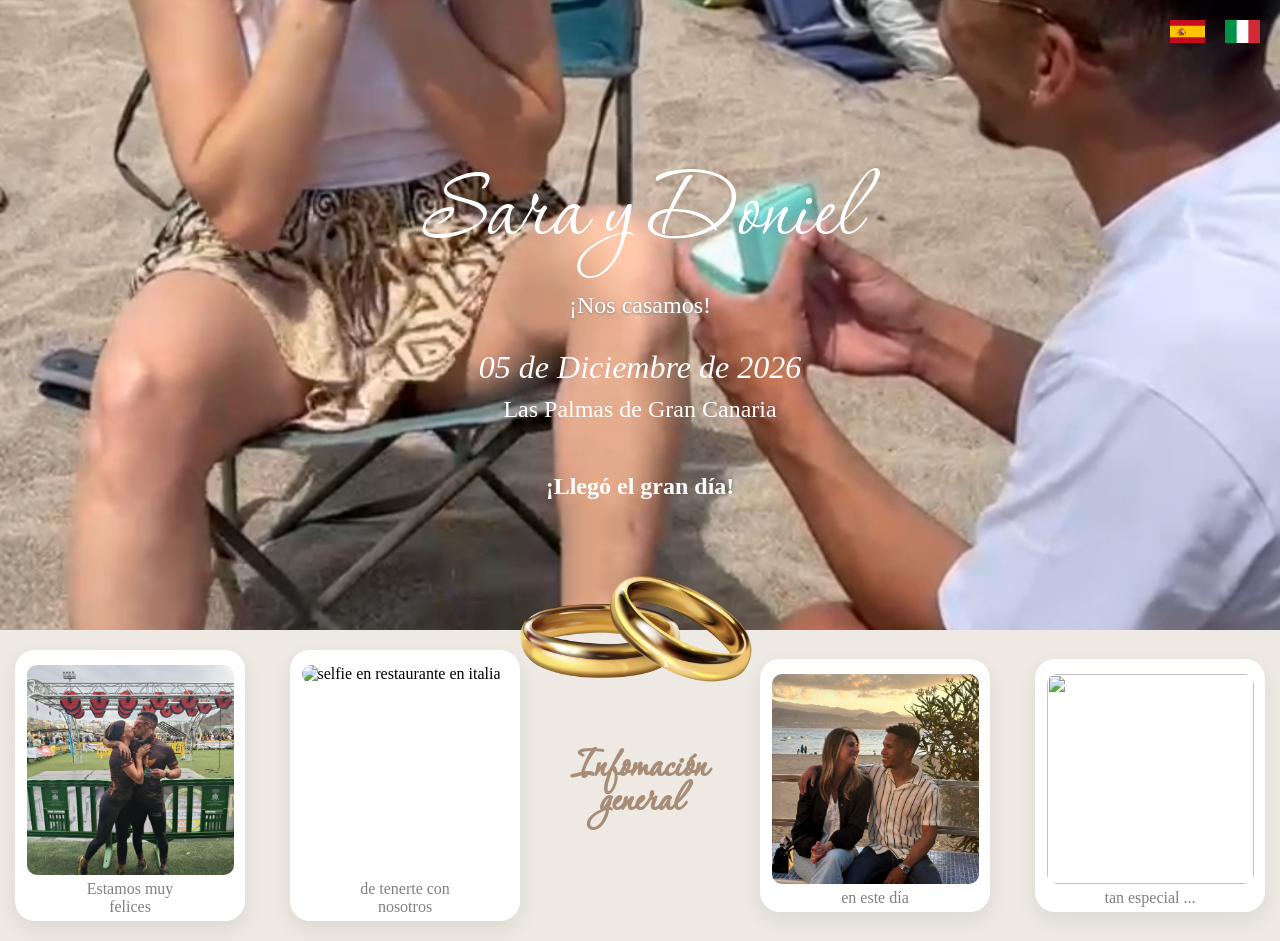
==== index.html @ 96a6c5aa "Primera versión" ====
<!DOCTYPE html>
<html lang="es">
<head>
    <meta charset="UTF-8">
    <meta name="viewport" content="width=device-width, initial-scale=1.0">
    <title>Sara y Doniel</title>
    <link rel="stylesheet" href="estilos/style.css">
    <script src="script/main.js" defer></script>
</head>
<body>
    <div class="layout">
        <header>
            <div class="image"></div>
            <nav>
                <div class="idiomas">
                    <a href="#" data-lang="es">
                        <img src="img/banderaEspania.svg" alt="Español">
                    </a>
                    <a href="#" data-lang="it">
                        <img src="img/banderaItalia.svg" alt="Italiano ">
                    </a>
                </div>
            </nav>
            <div class="contenedor">
                <h1 id="titulo">Sara y Doniel</h1>
                <p id="mensaje1">¡Nos casamos!</p>

                <time datetime="2026-12-05" id="fecha">
                05 de Diciembre de 2026
                </time>
                
                <p class="ubi" id="ubi">Las Palmas de Gran Canaria</p>

                <div class="contador">
                    <div class="tiempo">
                        <span id="dias">0</span>
                        <p id="d">Días</p>
                    </div>
                    <div class="tiempo">
                        <span id="horas">0</span>
                        <p id="h">Horas</p>
                    </div>
                    <div class="tiempo">
                        <span id="minutos">0</span>
                        <p id="m">Minutos</p>
                    </div>
                    <div class="tiempo">
                        <span id="segundos">0</span>
                        <p id="s">Segundos</p>
                    </div>
                </div>

            </div>
            
        </header>
        <img class="anillos" src="img/anillosdebodaoro.png" alt="Anillos de matrimonio">
        <main>
            <section class="cards">
                <div class="cajaImg">
                    <img src="img/besobestial.jpg" alt="sara y doni beso en la bestial race">
                </div>
                <p id="p1">
                    Estamos muy felices
                </p>
                
            </section>
            <section class="cards">
                <div class="cajaImg">
                    <img src="img/restauranteenlanieve.jpg" alt="selfie en restaurante en italia">
                </div>
                <p id="p2">
                    de tenerte con nosotros
                </p>
                
            </section>
            <section class="info">
                <a href="viewS/informacion.html" id="info">
                    Información general
                </a>
            </section>
            <section class="cards">
                <div class="cajaImg">
                    <img src="img/saraydonienlascanterasconatardeser.jpg" alt="">
                </div>
                <p id="p3">
                    en este día
                </p>
                
            </section>
            
            <section class="cards">
                <div class="cajaImg">
                    <img src="img/terrazarocanegra.jpg" alt="">
                </div>
                <p id="p4">
                    tan especial ...
                </p>
                
            </section>

        </main>
        

    </div>
    
</body>
</html>
---- estilos/style.css ----
*{
    margin: 0;
    padding: 0;
    box-sizing: border-box;
}

body{
    display: flex;
    justify-content: center;
    font-family: serif;
    background: #EEEAE3;
}

@font-face {
    font-family: "Ballet";
    src: url(../assets/fonts/Ballet/Ballet-Regular-VariableFont_opsz.ttf);
}
@font-face {
    font-family: "Corinthia";
    src: url(../assets/fonts/Corinthia/Corinthia-Regular.ttf);
}
@font-face {
    font-family: "Meddon";
    src: url(../assets/fonts/Meddon/Meddon-Regular.ttf);
}
@font-face {
    font-family: "Monsieur";
    src: url(../assets/fonts/Monsieur_La_Doulaise/MonsieurLaDoulaise-Regular.ttf);
}

.layout{
    width: 100%;

}

header{
    width: 100%;
    height: 70vh;
    position: relative;
    color: white;
    display: flex;
    flex-direction: column;
    align-items: center;
}

.image{
    position: absolute;
    top: 0;
    left: 0;
    width: 100%;
    height: 100%;
    background-image: url("../img/pedidademano.jpg");
    background-size: cover;
    background-position: center;
    background-repeat: no-repeat;


}

nav{
    width: 100%;
    position: relative;
    display: flex;
    justify-content: flex-end;
    padding: 20px;

}

.idiomas{
    display: flex;
    gap: 20px;

}

.idiomas img{
    width: 35px;
    cursor: pointer;
    transition: .3s;
}

.idiomas img:hover{
    transform: scale(1.1);
}


.contenedor{
    position: relative;
    width: 100%;
    height: 100%;
    display: flex;
    flex: 1;
    flex-direction: column;
    justify-content: center;
    align-items: center;
}

#titulo{
    font-family: "Corinthia";
    font-size: 7rem;
    font-weight: lighter;
    margin-bottom: 10px;
}

#mensaje1{
    font-size: 1.5rem;
    margin-bottom: 30px;
    text-shadow: 0px 1px 3px gray;
}

time{
    font-family: serif;
    font-size: 2rem;
    margin-bottom: 10px;
    font-style: italic;
}

.ubi{
    font-family: serif;
    font-size: 1.5rem;
}

/*CONTEO REGRESIVO*/
.contador{
    display: flex;
    justify-content: center;
    gap: 20px;
    margin: 50px 0;
}

.tiempo{
    width: 100px;
    padding: 20px;
    background: rgba(255, 255, 255, 0.5);
    border-radius: 15px;
    text-align: center;
    box-shadow: 0 5px 15px rgba(0,0,0,0.1);
    color: black;
}

.tiempo span{
    font-size: 2rem;
    font-weight: bold;
}


.anillos{
    position: absolute;
    top: 70vh;
    left: 50%;
    transform: translate(-50%, -50%);

    width: 30%;
    height: auto;
    max-width: 300px;
}

main{
    width: 100%;
    display: flex;
    align-items: center;
    justify-content: center;
    flex-wrap: wrap;
    gap: 45px;
    margin-top: 20px;
    padding-bottom: 20px;
}

.cards{
    width: 230px;
    height: auto;
    display: flex;
    flex-direction: column;
    justify-content: center;
    align-items: center;
    background: white;
    border-radius: 20px;
    overflow: hidden;
    box-shadow: 0px 8px 20px rgba(0,0,0,.08);

}

.cards:hover{
    transform: translateY(-10);

    box-shadow: 0px 15px 30px rgba(0,0,0,.15);
}

.cajaImg{
    width: 90%;
    height: 210px;
    margin-top: 15px;
    overflow: hidden;
}

.cajaImg img{
    width: 100%;
    height: 100%;
    object-fit: cover;
    border-radius: 10px;
}

section p{
    margin: 5px;
    text-align: center;
    width: 100px;
    color: gray;
}

.info{
    width: 150px;
}
.info a {
    display: flex;
    width: 100%;
    text-decoration: none;
    font-family: "Corinthia";
    font-size: 3rem;
    font-weight: bold;
    line-height: 0.7;
    text-align: center;
    justify-content: center;
    color: #A78D78;
    cursor: pointer;
    transition: .3s;
}

.info a:hover{
    color: #291C0E;
    transform: scale(1.1);
}
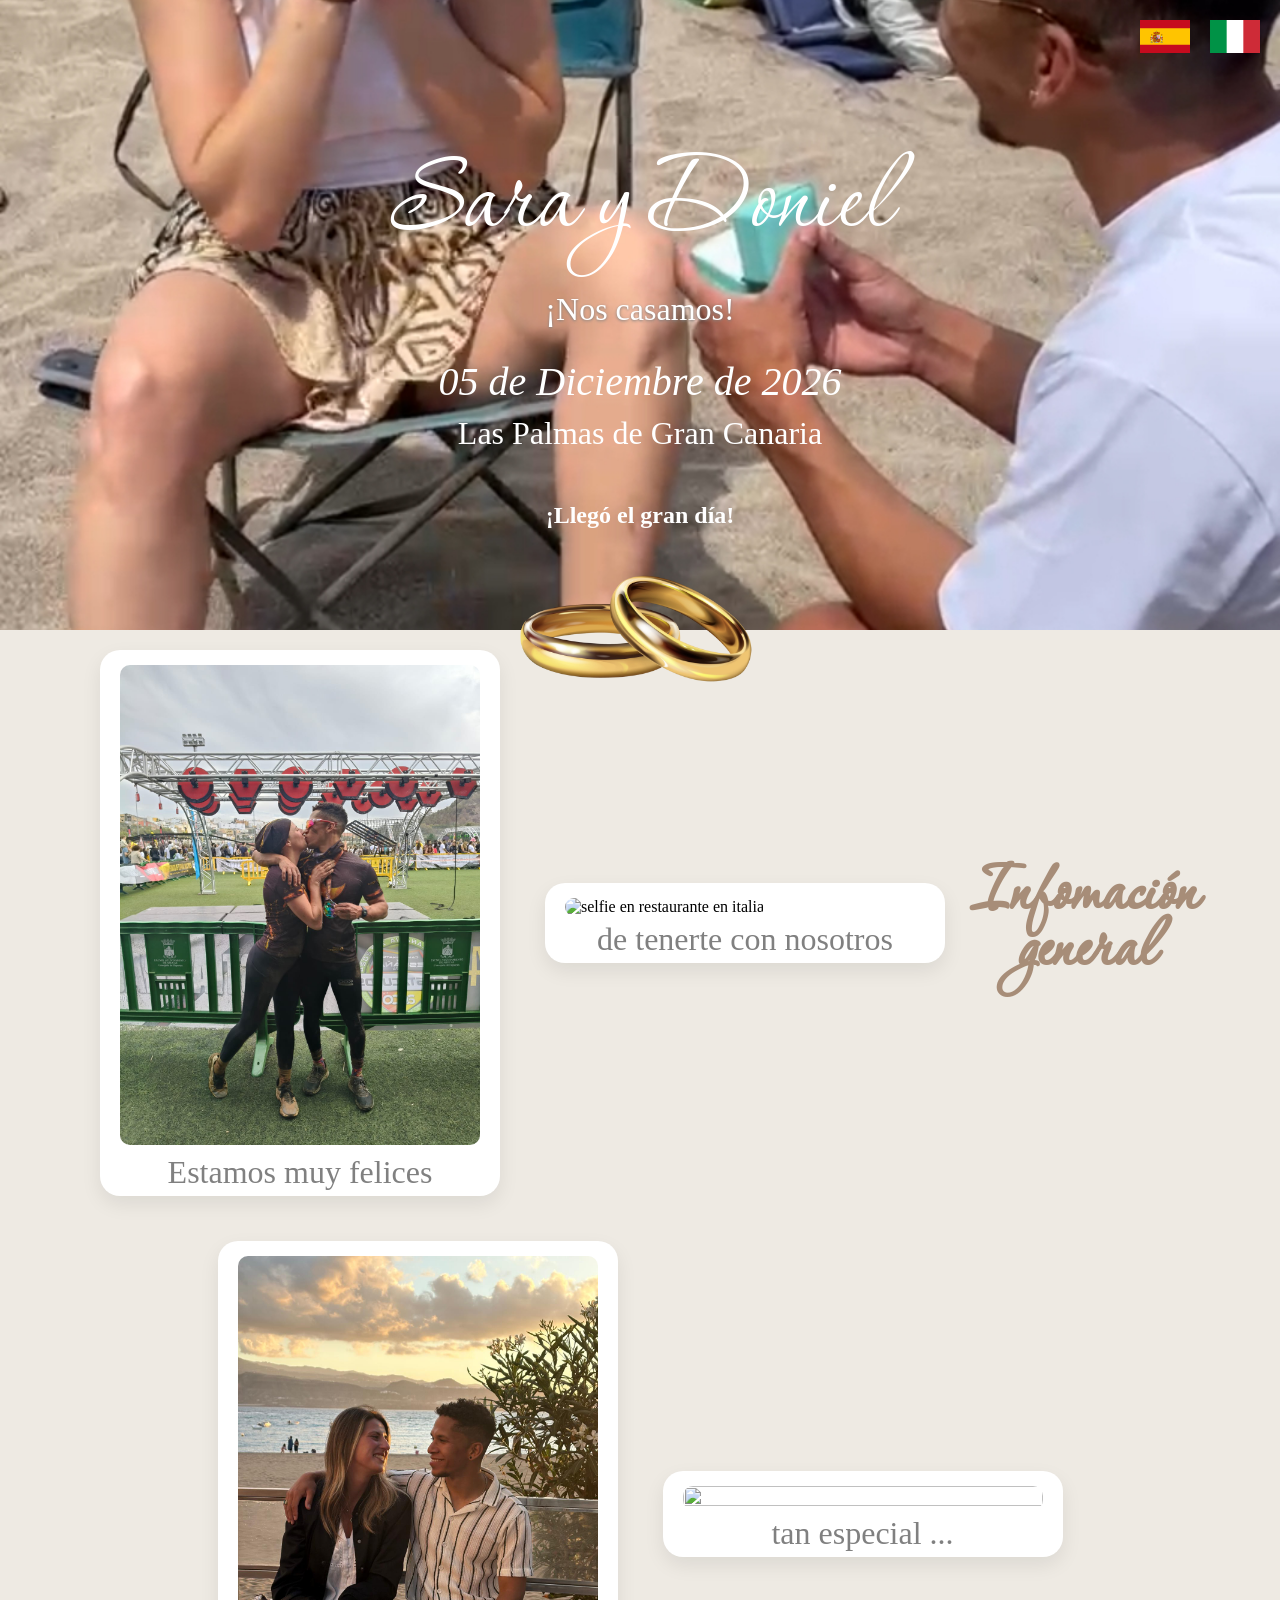
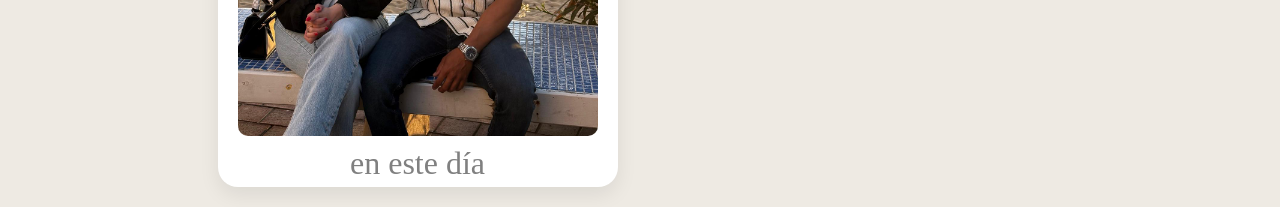
==== commit 3a2ec42a: "Corrección para mejorar el diseño en IOs" ====
--- a/index.html
+++ b/index.html
@@ -2,10 +2,14 @@
 <html lang="es">
 <head>
     <meta charset="UTF-8">
-    <meta name="viewport" content="width=device-width, initial-scale=1.0">
+    <meta name="viewport" content="width=device-width, initial-scale=1.0, viewport-fit=cover">
     <title>Sara y Doniel</title>
     <link rel="stylesheet" href="estilos/style.css">
     <script src="script/main.js" defer></script>
+
+    <meta http-equiv="Cache-Control" content="no-cache, no-store, must-revalidate">
+    <meta http-equiv="Pragma" content="no-cache">
+    <meta http-equiv="Expires" content="0">
 </head>
 <body>
     <div class="layout">
@@ -74,7 +78,7 @@
                 
             </section>
             <section class="info">
-                <a href="viewS/informacion.html" id="info">
+                <a href="views/informacion.html" id="info">
                     Información general
                 </a>
             </section>
--- a/estilos/style.css
+++ b/estilos/style.css
@@ -4,11 +4,19 @@
     box-sizing: border-box;
 }
 
+html {
+    /* Evita que Safari en iPhone reescale el texto a su antojo */
+    -webkit-text-size-adjust: 100%;
+}
+
 body{
     display: flex;
     justify-content: center;
     font-family: serif;
     background: #EEEAE3;
+    /* Añade esto para evitar desbordamientos horizontales raros en iOS */
+    overflow-x: hidden; 
+    width: 100vw;
 }
 
 @font-face {
@@ -35,7 +43,8 @@
 
 header{
     width: 100%;
-    height: 70vh;
+    /* Cambia min-height: 70vh por svh o dvh para que la barra de Safari no empuje el contenido */
+    min-height: 70dvh;
     position: relative;
     color: white;
     display: flex;
@@ -73,7 +82,7 @@
 }
 
 .idiomas img{
-    width: 35px;
+    width: 50px;
     cursor: pointer;
     transition: .3s;
 }
@@ -96,27 +105,29 @@
 
 #titulo{
     font-family: "Corinthia";
-    font-size: 7rem;
+    /* 9rem es enorme en iPhone. Usamos una función clamp para que en móvil mida menos y en PC mida 9rem */
+    font-size: clamp(4.5rem, 10vw, 9rem);
     font-weight: lighter;
     margin-bottom: 10px;
+    text-align: center;
 }
 
 #mensaje1{
-    font-size: 1.5rem;
+    font-size: 2rem;
     margin-bottom: 30px;
     text-shadow: 0px 1px 3px gray;
 }
 
 time{
     font-family: serif;
-    font-size: 2rem;
+    font-size: 2.5rem;
     margin-bottom: 10px;
     font-style: italic;
 }
 
 .ubi{
     font-family: serif;
-    font-size: 1.5rem;
+    font-size: 2rem;
 }
 
 /*CONTEO REGRESIVO*/
@@ -138,14 +149,13 @@
 }
 
 .tiempo span{
-    font-size: 2rem;
+    font-size: 2.5rem;
     font-weight: bold;
 }
 
 
 .anillos{
     position: absolute;
-    top: 70vh;
     left: 50%;
     transform: translate(-50%, -50%);
 
@@ -166,7 +176,9 @@
 }
 
 .cards{
-    width: 230px;
+    /* Cambia el ancho fijo por uno responsivo para que no se corte en pantallas de iPhone de 375px */
+    width: 100%;
+    max-width: 400px;
     height: auto;
     display: flex;
     flex-direction: column;
@@ -179,6 +191,8 @@
 
 }
 
+
+
 .cards:hover{
     transform: translateY(-10);
 
@@ -187,7 +201,7 @@
 
 .cajaImg{
     width: 90%;
-    height: 210px;
+    height: auto;
     margin-top: 15px;
     overflow: hidden;
 }
@@ -202,29 +216,53 @@
 section p{
     margin: 5px;
     text-align: center;
-    width: 100px;
+    /* Quita el width fijo de 180px que rompe el texto largo en móviles */
+    width: auto;
     color: gray;
-}
-
-.info{
+    font-size: clamp(1.2rem, 4vw, 2rem); /* Letra fluida */
+}
+
+.info {
     width: 150px;
-}
+    display: flex;
+    margin: 20px;
+}
+
 .info a {
     display: flex;
     width: 100%;
     text-decoration: none;
     font-family: "Corinthia";
-    font-size: 3rem;
+    /* Ajuste para que la tipografía Corinthia gigante no rompa el contenedor */
+    font-size: clamp(3rem, 12vw, 5rem);
     font-weight: bold;
     line-height: 0.7;
     text-align: center;
     justify-content: center;
     color: #A78D78;
     cursor: pointer;
-    transition: .3s;
-}
-
-.info a:hover{
+    transition: color .3s, transform .3s;
+
+    /* Animación continua */
+    animation: latido 1.5s infinite ease-in-out;
+}
+
+.info a:hover {
     color: #291C0E;
-    transform: scale(1.1);
+    transform: scale(1.15);
+    animation-play-state: paused; /* Detiene la animación al pasar el ratón */
+}
+
+@keyframes latido {
+    0% {
+        transform: scale(1);
+    }
+
+    50% {
+        transform: scale(1.08);
+    }
+
+    100% {
+        transform: scale(1);
+    }
 }
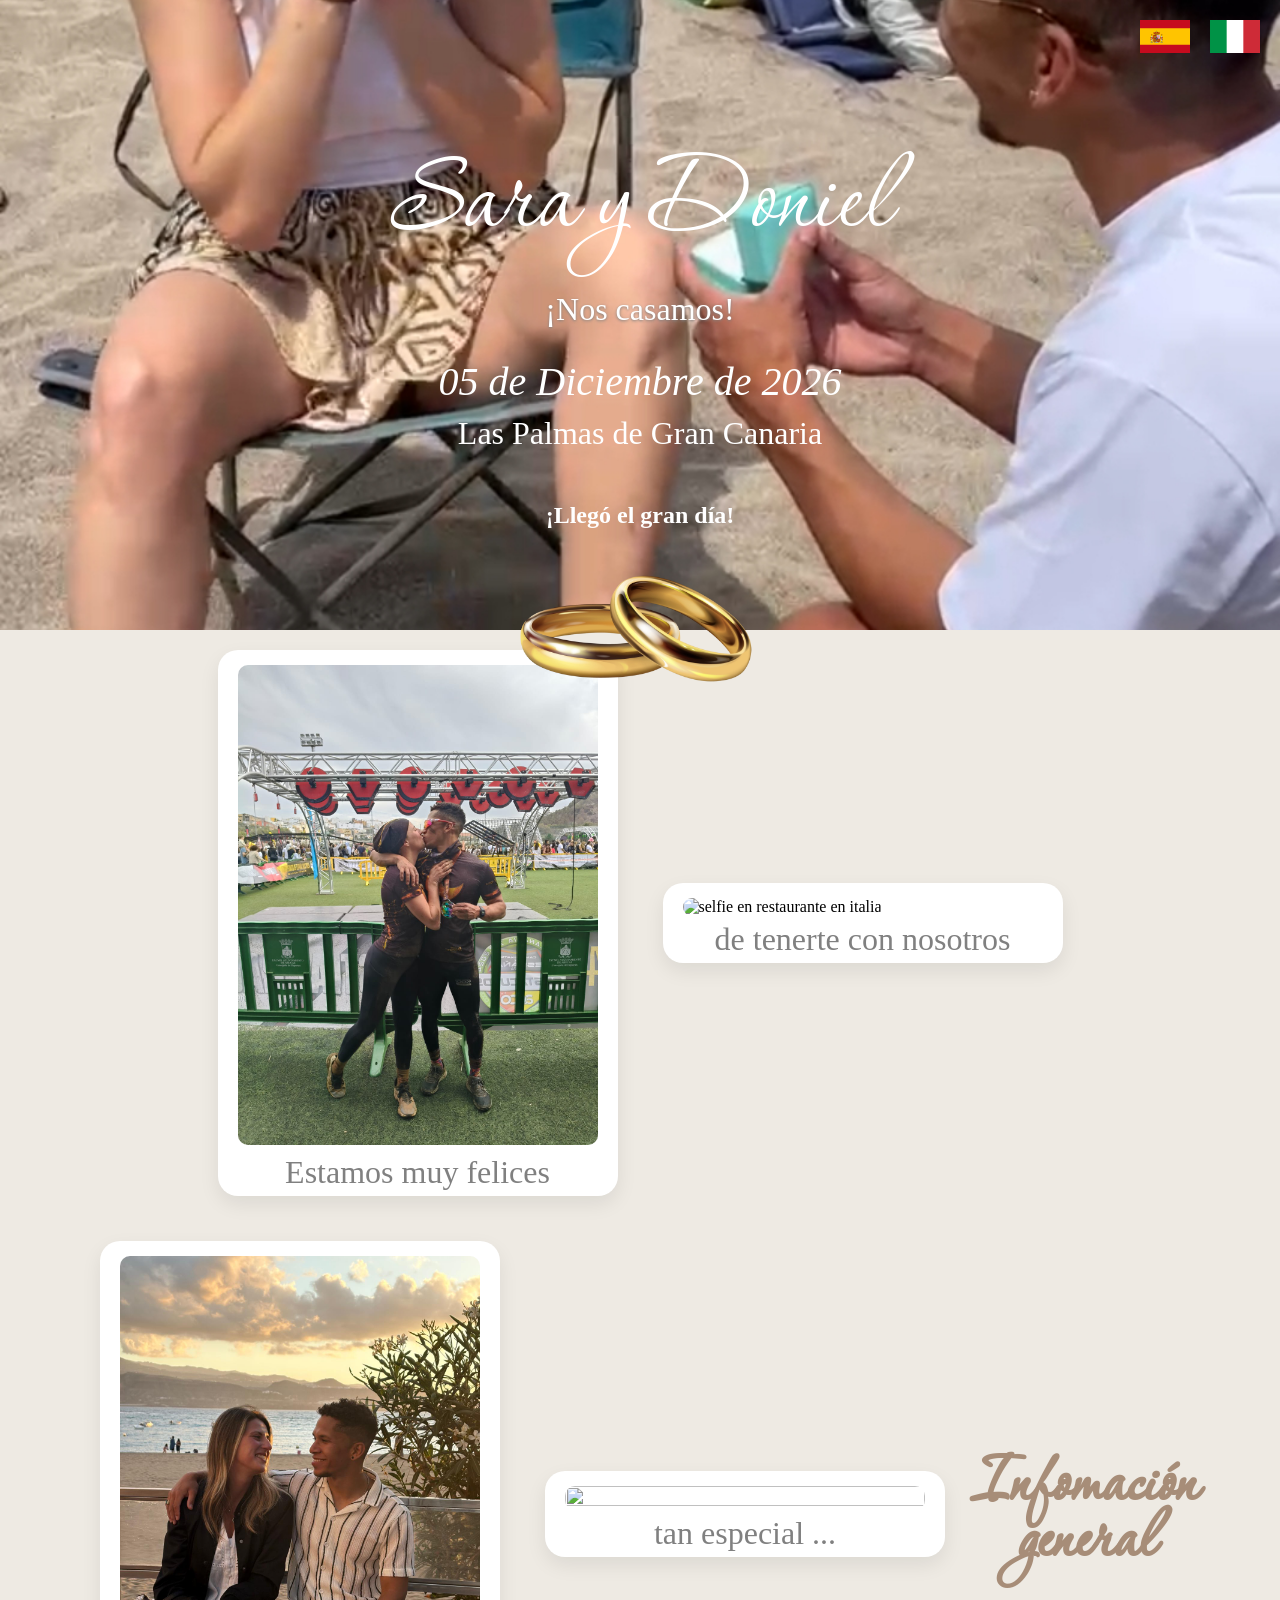
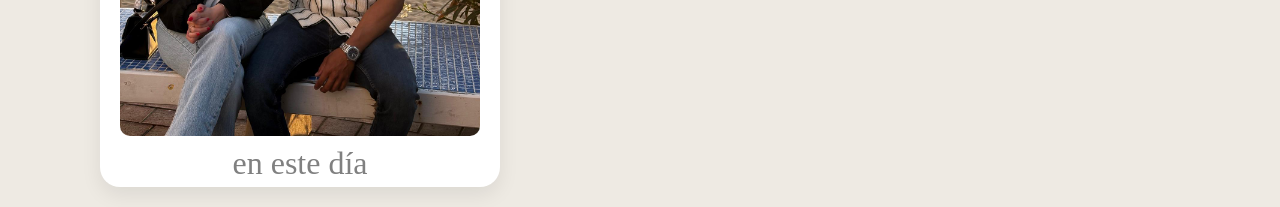
==== commit f5fed971: "Se arregla la cuenta atras para mejora en iphone y la información general se coloca de ultimo" ====
--- a/index.html
+++ b/index.html
@@ -77,11 +77,7 @@
                 </p>
                 
             </section>
-            <section class="info">
-                <a href="views/informacion.html" id="info">
-                    Información general
-                </a>
-            </section>
+
             <section class="cards">
                 <div class="cajaImg">
                     <img src="img/saraydonienlascanterasconatardeser.jpg" alt="">
@@ -101,7 +97,11 @@
                 </p>
                 
             </section>
-
+            <section class="info">
+                <a href="views/informacion.html" id="info">
+                    Información general
+                </a>
+            </section>
         </main>
         
 
--- a/estilos/style.css
+++ b/estilos/style.css
@@ -265,4 +265,42 @@
     100% {
         transform: scale(1);
     }
+}
+
+/* --- AJUSTES PARA PANTALLAS MÓVILES (MÁXIMO 600PX) --- */
+@media (max-width: 600px) {
+    /* Reducimos el espacio entre los bloques del contador */
+    .contador {
+        gap: 8px;
+        margin: 30px 0;
+        width: 100%;
+        padding: 0 10px;
+    }
+
+    /* Hacemos que los bloques se adapten proporcionalmente */
+    .tiempo {
+        width: 22%; /* Se distribuyen equitativamente en el ancho de la pantalla */
+        min-width: 70px; 
+        padding: 10px 5px; /* Reducimos el padding para ganar espacio */
+        border-radius: 10px;
+    }
+
+    /* Achicamos un poco el tamaño de los números */
+    .tiempo span {
+        font-size: 1.6rem; 
+    }
+
+    /* Achicamos las etiquetas (Días, Horas, etc.) */
+    .tiempo p {
+        font-size: 0.8rem !important;
+    }
+
+    /* Ajuste extra: Evitamos que la fecha y la ubicación también se vean gigantes */
+    time {
+        font-size: 1.6rem;
+    }
+    
+    .ubi {
+        font-size: 1.3rem;
+    }
 }
